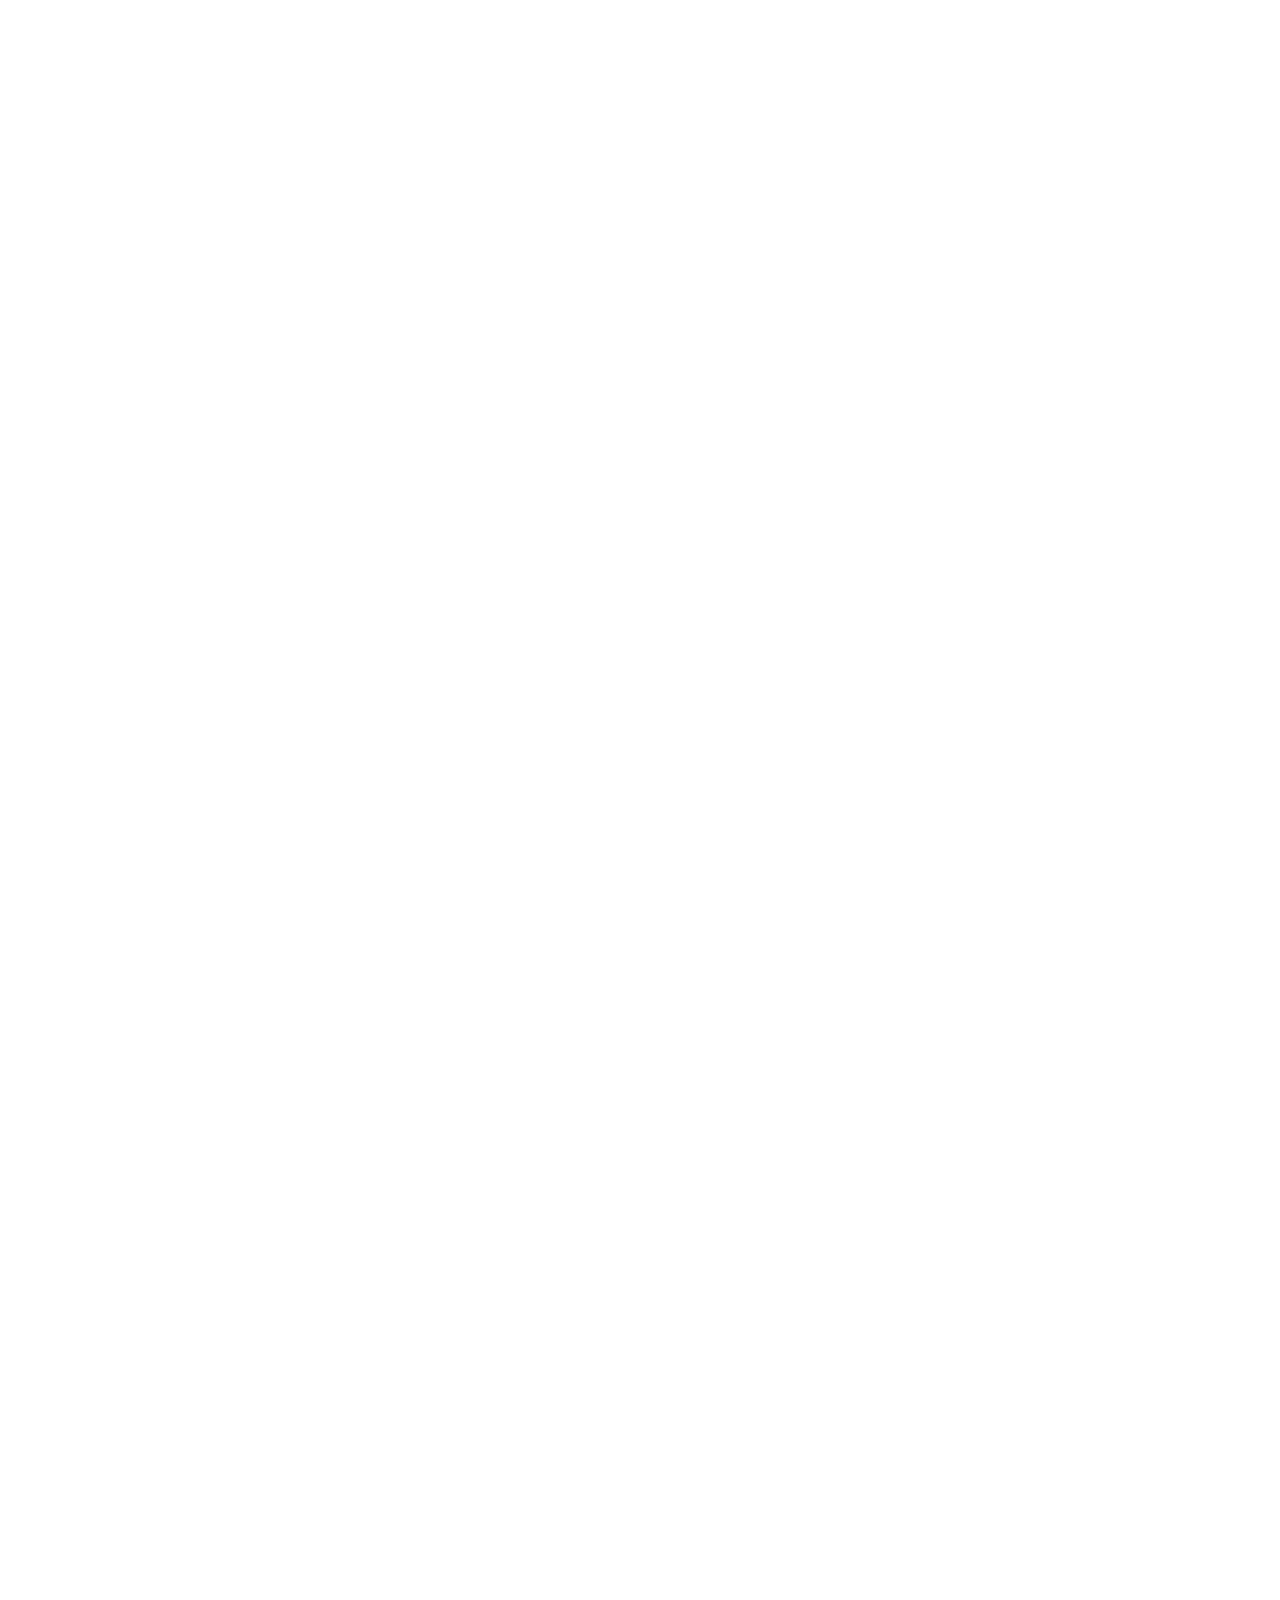
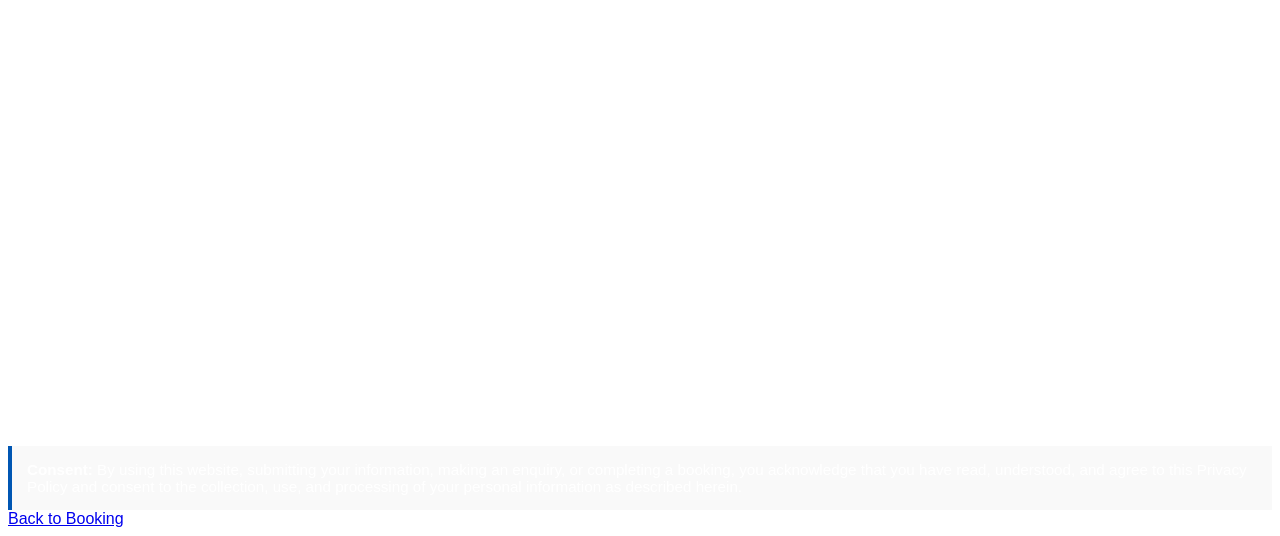
==== privacy.html @ cbb487f6 "Add Privacy Policy page for Banagar Associates This file contains the Privacy Policy for Banagar Ass" ====
<!DOCTYPE html>
<html lang="en">
<head>
    <meta charset="UTF-8">
    <meta name="viewport" content="width=device-width, initial-scale=1.0">
    <title>Privacy Policy - Banagar Associates</title>
    <link rel="stylesheet" href="css/style.css">
    <link rel="stylesheet" href="css/terms.css">
</head>
  <style>
     <style>
        :root {
            --bg-deep-base: #0a0c10;
            --bg-card-dark: #0d121c;
            --bg-surface-hover: #121926;
            --primary-blue: #3b82f6;
            --accent-gold: #cfa861;
            --text-slate-muted: #8e99a8;
        }

        body {
            font-family: 'Poppins', sans-serif;
            background-color: var(--bg-deep-base);
            color: #ffffff;
            overflow-x: hidden;
        }

        .font-serif { font-family: 'Playfair Display', serif; }
        .text-gold { color: var(--accent-gold); }
        .fs-7 { font-size: 0.82rem !important; }
        .fs-8 { font-size: 0.72rem !important; }

        /* Navbar active pill overrides */
        .navbar { background-color: #0b0e14 !important; border-bottom: 1px solid rgba(255,255,255,0.03); }
        .brand-logo-frame { height: 42px; display: flex; align-items: center; }
        .brand-logo-frame img { height: 100%; width: auto; }
        .nav-link { font-size: 0.8rem; font-weight: 500; letter-spacing: 0.1em; color: rgba(255,255,255,0.7) !important; }

        /* 5-Stage Stepper Track UI */
        .stepper-track-wrapper {
            display: flex;
            align-items: center;
            justify-content: center;
            flex-wrap: wrap;
            gap: 10px;
        }
        .step-node {
            display: flex;
            align-items: center;
            gap: 8px;
            color: #4a5568;
            font-size: 0.78rem;
            letter-spacing: 0.05em;
            transition: color 0.3s ease;
        }
        .step-bubble {
            width: 28px;
            height: 28px;
            border-radius: 50%;
            border: 1px solid #4a5568;
            display: flex;
            align-items: center;
            justify-content: center;
            font-size: 0.75rem;
            transition: all 0.3s ease;
        }
        .step-line {
            width: 40px;
            height: 1px;
            background-color: rgba(255, 255, 255, 0.1);
        }
        
        /* Active state classes for stepper */
        .step-node.active-step { color: #ffffff; }

        .step-node.active-step .step-bubble {
            border-color: var(--primary-blue);
            background-color: transparent;
            box-shadow: 0 0 12px rgba(59, 130, 246, 0.4);
            color: #ffffff;
        }
        .step-node.completed-step { color: var(--accent-gold); }

        .step-node.completed-step .step-bubble {
            border-color: var(--accent-gold);
            background-color: rgba(207, 168, 97, 0.1);
            color: var(--accent-gold);
        }

        /* Interactive Booking Cards System (Step 1) */
        .booking-venue-card {
            background-color: var(--bg-card-dark) !important;
            border: 1px solid rgba(255, 255, 255, 0.04) !important;
            cursor: pointer;
            transition: all 0.3s cubic-bezier(0.16, 1, 0.3, 1);
        }
        .booking-venue-card .img-frame { height: 160px; 
            overflow: hidden; 
        }

        .booking-venue-card .img-frame img { 
            width: 100%; 
            height: 100%; 
            object-fit: cover; 
        }

        .booking-venue-card:hover {
            background-color: var(--bg-surface-hover) !important;
            border-color: rgba(255, 255, 255, 0.1) !important;
            transform: translateY(-4px);
        }
        /* Selection Highlight state matching blueprint screenshot */
        .booking-venue-card.selected-venue {
            border-color: var(--primary-blue) !important;
            box-shadow: 0 0 20px rgba(59, 130, 246, 0.25);
            background-color: #0e1624 !important;
        }

        /* Minimal form entries */
        .form-input-line {
            width: 100%;
            background: transparent;
            border: none;
            border-bottom: 1px solid rgba(255,255,255,0.15);
            padding: 10px 0;
            color: #fff;
            font-size: 0.9rem;
            outline: none;
            transition: border-color 0.2s ease;
        }
        .form-input-line:focus { border-color: var(--primary-blue); }
        .form-label-caps { font-size: 0.68rem; 
            letter-spacing: 0.1em; 
            color: #4a5568; 
            text-transform: uppercase; 
        }
        .color-dark-cal { color-scheme: dark; }

        /* Receipt Box Styles */
        .receipt-card {
            background-color: #0d121c;
            border: 1px dashed rgba(255, 255, 255, 0.15);
            border-radius: 4px;
        }

        /* Print Media Engine Rules */
        @media print {
            body { background: #fff !important; color: #000 !important; }
            .navbar, .footer-section, .btn, .stepper-track-wrapper, .floating-actions, .no-print { display: none !important; }
            .receipt-card { border: 1px solid #000; padding: 20px !important; background: #fff !important; color: #000 !important; }
            .receipt-card * { color: #000 !important; }
        }

        @media (max-width: 991.98px) {
            /* Adjusts the 5-Stage track layout scale down slightly */
            .stepper-track-wrapper {
                gap: 8px !important;
            }

            .step-node {
                font-size: 0.72rem !important;
                gap: 6px !important;
            }

            .step-bubble {
                width: 24px !important;
                height: 24px !important;
                font-size: 0.7rem !important;
            }

            .step-line {
                width: 25px !important; /* Shortens lines to fit tablets horizontally */
            }
        }

        /* 2. SMARTPHONES / PORTRAIT MOBILE VIEWS (Max-width: 767.98px) */
        @media (max-width: 767.98px) {
            /* Compresses the tracking header to keep it entirely on one line if possible */
            .stepper-track-wrapper {
                gap: 4px !important;
                padding: 10px 0 !important;
            }

            /* Hides the text labels on small phones to keep the UI perfectly clean, showing just numbers */
            .step-node span {
                display: none !important;
            }

            .step-line {
                width: 30px !important;
                margin: 0 2px !important;
            }

            /* Adjusts venue cards grid spacing for single-file stacking */
            .booking-venue-card {
                max-width: 340px;
                margin: 0 auto;
                padding: 12px !important;
            }

            .booking-venue-card .img-frame {
                height: 140px; /* Slims image footprint */
            }

            /* Centers headers across stage panels */
            .booking-stage-panel h3 {
                font-size: 1.15rem !important;
                margin-bottom: 30px !important;
            }

            /* Form Layout adjustments */
            .booking-stage-panel .p-4.p-xl-5 {
                padding: 24px 20px !important;
            }

            /* Final Printable Confirmation Receipt Component */
            .receipt-card {
                padding: 20px 15px !important;
            }

            .receipt-card h3 {
                font-size: 1.1rem !important;
            }

            .receipt-card .row.g-4 {
                row-gap: 15px !important;
            }

            /* Persistent Bottom Navigation Button Tray spacing fixes */
            #booking-navigation-tray .col-md-7 {
                display: flex;
                width: 100%;
                padding: 0 15px;
                gap: 15px;
            }

            #booking-navigation-tray .btn {
                flex: 1; /* Makes buttons equal width for easy thumb-tapping */
                padding-top: 12px !important;
                padding-bottom: 12px !important;
                font-size: 0.75rem !important;
                letter-spacing: 0.05em !important;
            }
        }

        /* 3. EXTRA SMALL SMARTPHONES (Max-width: 360px) */
        @media (max-width: 360px) {
            /* Shortens lines even further so the 5 bubbles remain perfectly aligned without wrapping */
            .step-line {
                width: 18px !important;
            }
            
            .step-bubble {
                width: 22px !important;
                height: 22px !important;
                font-size: 0.65rem !important;
            }
        }
    </style>
  </style>
<body>

    <main class="legal-container">
        <header class="legal-header">
            <h1>Privacy Policy</h1>
            <p class="effective-date">Effective Date: July 14, 2026</p>
        </header>

        <section class="legal-content">
            <p>Welcome to Banagar Associates. We value your privacy and are committed to protecting your personal information. This Privacy Policy explains how we collect, use, disclose, and safeguard your information when you visit our website and use our online booking services.</p>
            <p>By accessing or using our website, you agree to the practices described in this Privacy Policy.</p>

            <h2>1. Information We Collect</h2>
            <p>When you use our website, make an enquiry, or book our marriage hall or lawns, we may collect the following information:</p>
            <h3>Personal Information</h3>
            <ul>
                <li>Full Name</li>
                <li>Mobile Number</li>
                <li>Email Address</li>
                <li>Residential Address</li>
                <li>City and State</li>
                <li>Event Details (Event Type, Event Date, Number of Guests, Special Requirements)</li>
                <li>Government ID details (only if required for booking verification)</li>
            </ul>
            <h3>Payment Information</h3>
            <p>When you make a payment through our website, your payment is securely processed by our trusted third-party payment gateway providers.</p>
            <p>We do not store your complete debit card, credit card, UPI PIN, net banking credentials, or CVV information on our servers.</p>
            <h3>Technical Information</h3>
            <p>We may automatically collect: IP Address, Browser Type, Device Information, Operating System, Website Usage Data, Cookies and Similar Technologies.</p>

            <h2>2. How We Use Your Information</h2>
            <p>Your information is collected to:</p>
            <ul>
                <li>Process hall and lawn bookings</li>
                <li>Confirm reservations</li>
                <li>Generate invoices and payment receipts</li>
                <li>Contact you regarding your booking</li>
                <li>Provide customer support</li>
                <li>Respond to enquiries</li>
                <li>Improve our services and website performance</li>
                <li>Prevent fraud and unauthorized activities</li>
                <li>Comply with applicable legal obligations</li>
            </ul>

            <h2>3. Online Payments</h2>
            <p>Our website supports secure online payments through trusted payment gateway providers. Payment transactions are encrypted using industry-standard security protocols. We do not collect or store your complete financial information. Payment details are handled directly by the payment gateway in accordance with their privacy and security policies.</p>

            <h2>4. Cookies</h2>
            <p>Our website may use cookies to improve website functionality, remember user preferences, analyze website traffic, and enhance user experience. You may disable cookies through your browser settings; however, certain features of the website may not function properly.</p>

            <h2>5. Sharing of Information</h2>
            <p>We do not sell, rent, or trade your personal information. Your information may be shared only with payment gateway providers for payment processing, government authorities when required by law, technology partners who help operate our website, and legal authorities for fraud prevention or legal compliance. All third parties are required to maintain the confidentiality of your information.</p>

            <h2>6. Data Security</h2>
            <p>We implement appropriate administrative, technical, and physical security measures to protect your personal information from unauthorized access, disclosure, alteration, or destruction. While we strive to use commercially acceptable means to protect your data, no method of transmission over the Internet or electronic storage is completely secure.</p>

            <h2>7. Data Retention</h2>
            <p>We retain your personal information only for as long as necessary to complete your booking, maintain transaction records, meet legal, accounting, and regulatory requirements, and resolve disputes and enforce our policies.</p>

            <h2>8. Your Rights</h2>
            <p>Subject to applicable laws, you may have the right to access your personal information, request correction of inaccurate information, request deletion of your personal information where legally permissible, withdraw consent where applicable, or request information regarding how your data is processed. To exercise these rights, please contact us using the details below.</p>

            <h2>9. Third-Party Links</h2>
            <p>Our website may contain links to third-party websites. We are not responsible for the privacy practices or content of those websites. We encourage users to review their privacy policies before providing any personal information.</p>

            <h2>10. Children’s Privacy</h2>
            <p>Our website is not intended for individuals under the age of 18. We do not knowingly collect personal information from children.</p>

            <h2>11. Changes to This Privacy Policy</h2>
            <p>We may update this Privacy Policy from time to time to reflect changes in our services, legal requirements, or business practices. Any updates will be posted on this page with the revised effective date.</p>

            <h2>12. Contact Us</h2>
            <p>If you have any questions regarding this Privacy Policy or the handling of your personal information, please contact us.</p>
            <p><strong>Banagar Associates</strong><br>
            Phone: +91 9148020911<br>
            Email: admin@banagar.com</p>

            <div class="consent-box" style="margin-top: 30px; padding: 15px; background: #f9f9f9; border-left: 4px solid #0056b3; font-size: 0.95rem;">
                <strong>Consent:</strong> By using this website, submitting your information, making an enquiry, or completing a booking, you acknowledge that you have read, understood, and agree to this Privacy Policy and consent to the collection, use, and processing of your personal information as described herein.
            </div>
        </section>

        <footer class="legal-footer">
            <a href="booking.html" class="btn-back">Back to Booking</a>
        </footer>
    </main>

</body>
</html>
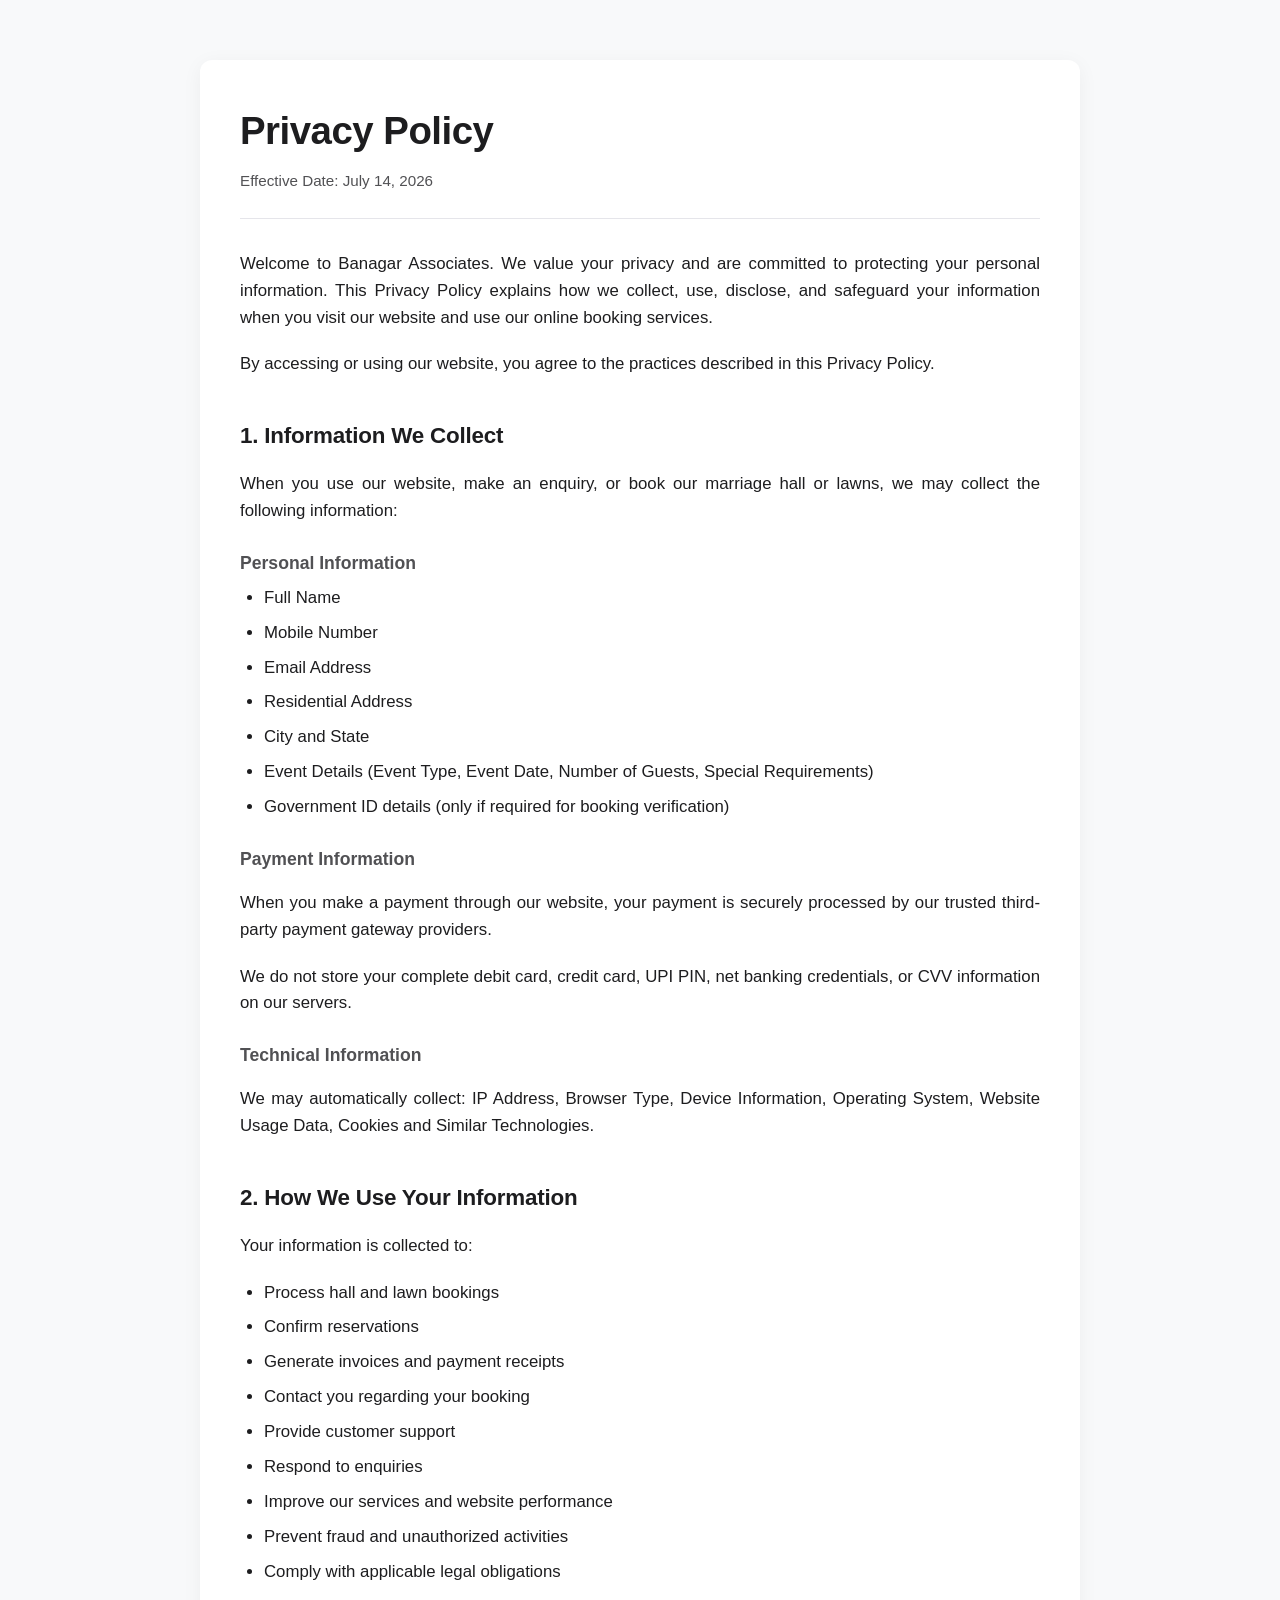
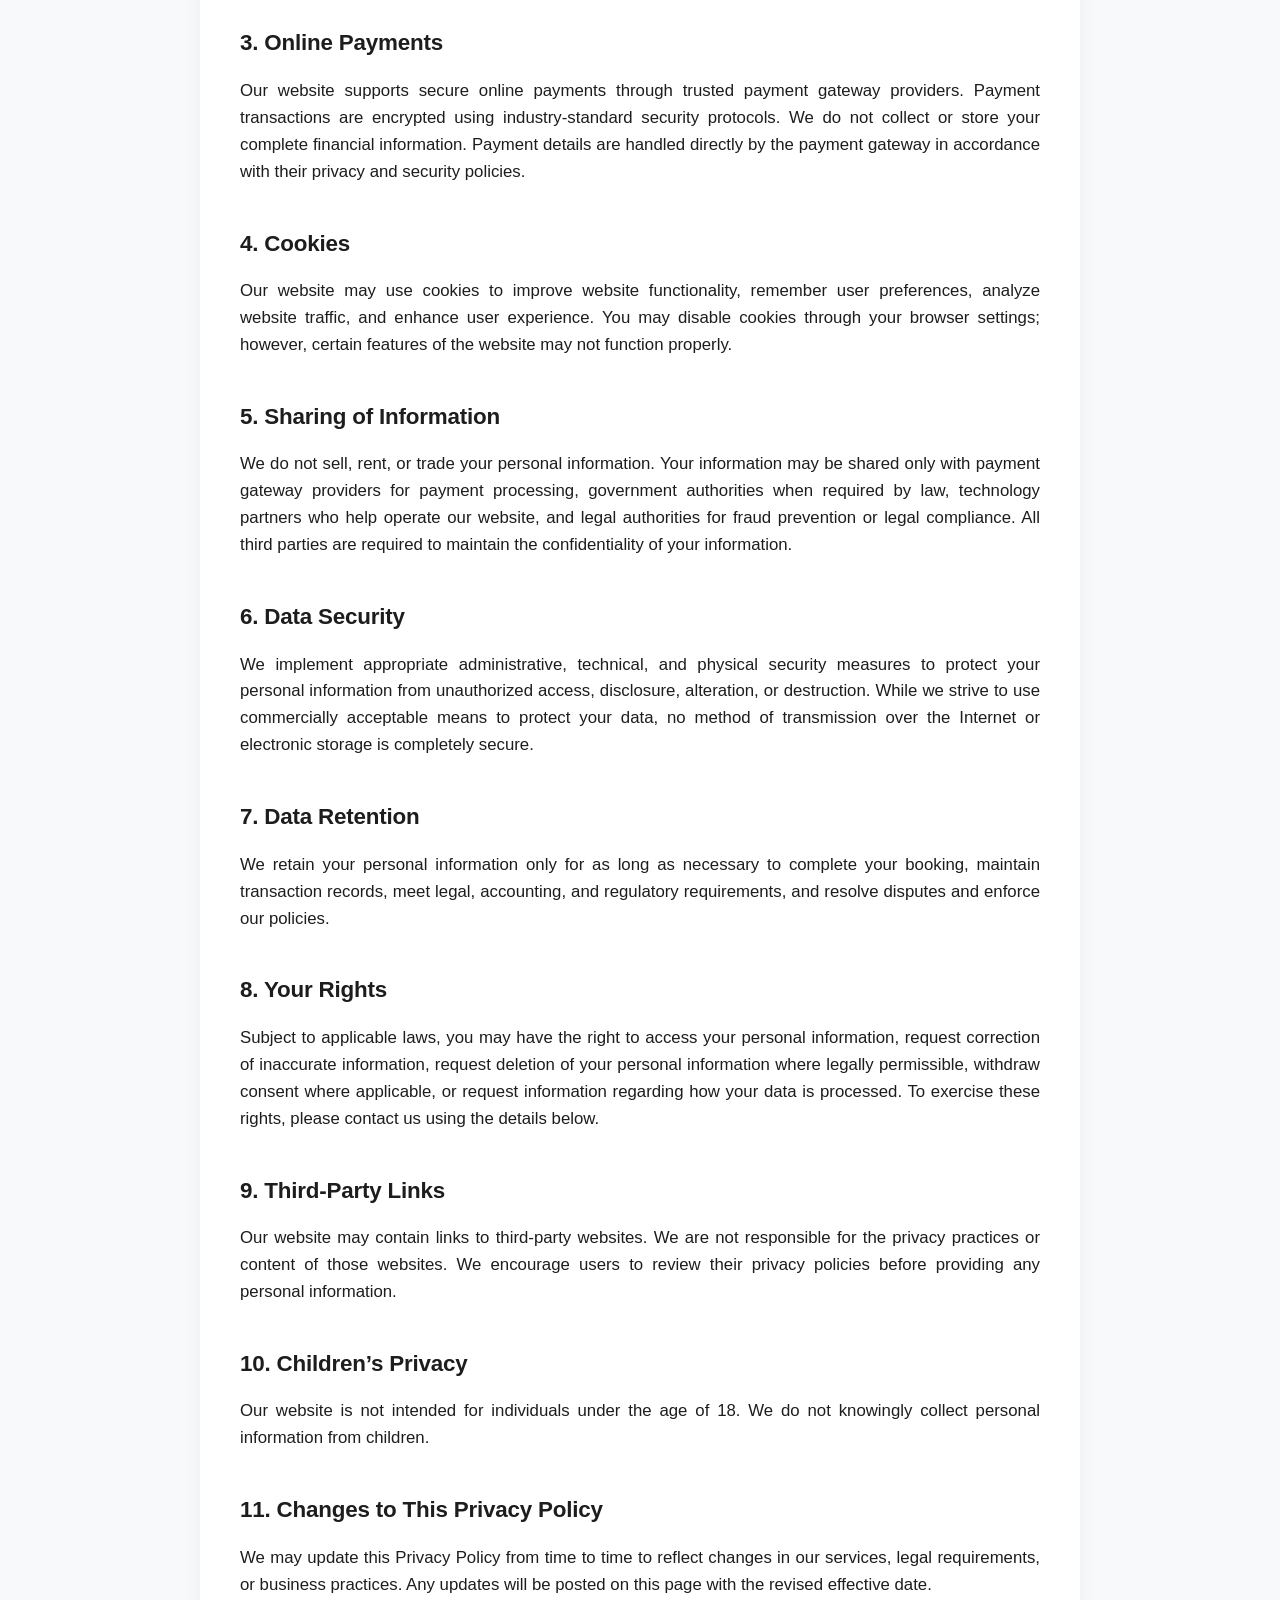
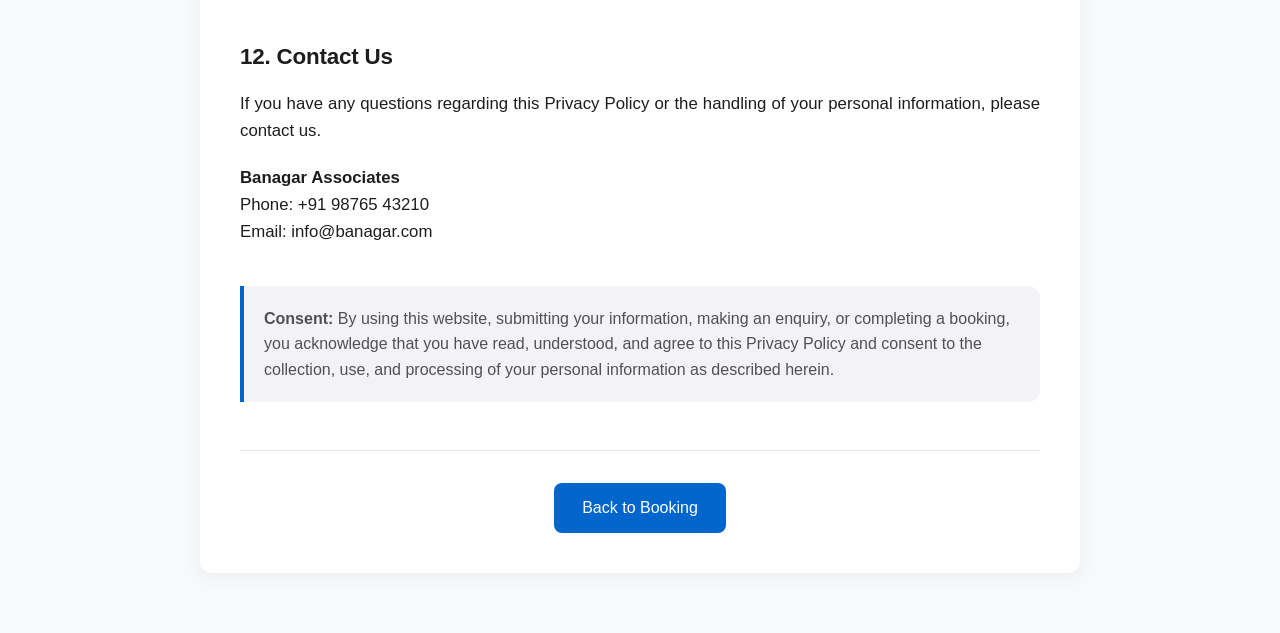
==== commit 002ac153: "Refactor privacy.html with updated styles and contact info Updated styling and content in the privac" ====
--- a/privacy.html
+++ b/privacy.html
@@ -4,260 +4,161 @@
     <meta charset="UTF-8">
     <meta name="viewport" content="width=device-width, initial-scale=1.0">
     <title>Privacy Policy - Banagar Associates</title>
-    <link rel="stylesheet" href="css/style.css">
-    <link rel="stylesheet" href="css/terms.css">
+    
+    <!-- Premium Apple-Style Legal Typography Stylesheet -->
+    <style>
+        :root {
+            --bg-color: #f8f9fa;
+            --card-bg: #ffffff;
+            --text-primary: #1d1d1f;
+            --text-secondary: #515154;
+            --accent-color: #0066cc;
+            --accent-hover: #004499;
+            --border-color: #e5e5ea;
+            --radius: 12px;
+        }
+
+        body {
+            margin: 0;
+            padding: 0;
+            background-color: var(--bg-color);
+            font-family: -apple-system, BlinkMacSystemFont, "Segoe UI", Roboto, Helvetica, Arial, sans-serif;
+            color: var(--text-primary);
+            -webkit-font-smoothing: antialiased;
+            line-height: 1.6;
+        }
+
+        .legal-container {
+            max-width: 800px;
+            margin: 60px auto;
+            padding: 40px;
+            background-color: var(--card-bg);
+            border-radius: var(--radius);
+            box-shadow: 0 4px 20px rgba(0, 0, 0, 0.05);
+        }
+
+        .legal-header {
+            border-bottom: 1px solid var(--border-color);
+            padding-bottom: 24px;
+            margin-bottom: 32px;
+        }
+
+        .legal-header h1 {
+            font-size: 2.4rem;
+            font-weight: 700;
+            letter-spacing: -0.5px;
+            margin: 0 0 8px 0;
+            color: var(--text-primary);
+        }
+
+        .effective-date {
+            font-size: 0.95rem;
+            color: var(--text-secondary);
+            margin: 0;
+        }
+
+        .legal-content h2 {
+            font-size: 1.4rem;
+            font-weight: 600;
+            letter-spacing: -0.2px;
+            margin-top: 40px;
+            margin-bottom: 12px;
+            color: var(--text-primary);
+        }
+
+        .legal-content h3 {
+            font-size: 1.1rem;
+            font-weight: 600;
+            margin-top: 24px;
+            margin-bottom: 8px;
+            color: var(--text-secondary);
+        }
+
+        .legal-content p {
+            font-size: 1.05rem;
+            margin-bottom: 20px;
+            color: var(--text-primary);
+            text-align: justify;
+        }
+
+        .legal-content ul {
+            margin: 0 0 24px 0;
+            padding-left: 24px;
+        }
+
+        .legal-content ul li {
+            font-size: 1.05rem;
+            margin-bottom: 8px;
+            color: var(--text-primary);
+            list-style-type: disc;
+        }
+
+        code {
+            background-color: #f2f2f7;
+            padding: 3px 6px;
+            border-radius: 6px;
+            font-family: "SF Mono", SFMono-Regular, Consolas, monospace;
+            font-size: 0.9em;
+            color: #bf4080;
+        }
+
+        .consent-box {
+            margin-top: 40px;
+            padding: 20px;
+            background-color: #f2f2f7;
+            border-left: 4px solid var(--accent-color);
+            border-radius: 0 var(--radius) var(--radius) 0;
+            font-size: 1rem;
+            color: var(--text-secondary);
+        }
+
+        .legal-footer {
+            margin-top: 48px;
+            border-top: 1px solid var(--border-color);
+            padding-top: 32px;
+            text-align: center;
+        }
+
+        .btn-back {
+            display: inline-block;
+            padding: 12px 28px;
+            background-color: var(--accent-color);
+            color: #ffffff;
+            font-size: 1rem;
+            font-weight: 500;
+            text-decoration: none;
+            border-radius: 8px;
+            transition: background-color 0.2s ease, transform 0.1s ease;
+        }
+
+        .btn-back:hover {
+            background-color: var(--accent-hover);
+        }
+
+        .btn-back:active {
+            transform: scale(0.98);
+        }
+
+        @media (max-width: 768px) {
+            .legal-container {
+                margin: 20px 16px;
+                padding: 24px;
+            }
+
+            .legal-header h1 {
+                font-size: 1.8rem;
+            }
+
+            .legal-content h2 {
+                font-size: 1.25rem;
+            }
+
+            .legal-content p, .legal-content ul li {
+                font-size: 1rem;
+            }
+        }
+    </style>
 </head>
-  <style>
-     <style>
-        :root {
-            --bg-deep-base: #0a0c10;
-            --bg-card-dark: #0d121c;
-            --bg-surface-hover: #121926;
-            --primary-blue: #3b82f6;
-            --accent-gold: #cfa861;
-            --text-slate-muted: #8e99a8;
-        }
-
-        body {
-            font-family: 'Poppins', sans-serif;
-            background-color: var(--bg-deep-base);
-            color: #ffffff;
-            overflow-x: hidden;
-        }
-
-        .font-serif { font-family: 'Playfair Display', serif; }
-        .text-gold { color: var(--accent-gold); }
-        .fs-7 { font-size: 0.82rem !important; }
-        .fs-8 { font-size: 0.72rem !important; }
-
-        /* Navbar active pill overrides */
-        .navbar { background-color: #0b0e14 !important; border-bottom: 1px solid rgba(255,255,255,0.03); }
-        .brand-logo-frame { height: 42px; display: flex; align-items: center; }
-        .brand-logo-frame img { height: 100%; width: auto; }
-        .nav-link { font-size: 0.8rem; font-weight: 500; letter-spacing: 0.1em; color: rgba(255,255,255,0.7) !important; }
-
-        /* 5-Stage Stepper Track UI */
-        .stepper-track-wrapper {
-            display: flex;
-            align-items: center;
-            justify-content: center;
-            flex-wrap: wrap;
-            gap: 10px;
-        }
-        .step-node {
-            display: flex;
-            align-items: center;
-            gap: 8px;
-            color: #4a5568;
-            font-size: 0.78rem;
-            letter-spacing: 0.05em;
-            transition: color 0.3s ease;
-        }
-        .step-bubble {
-            width: 28px;
-            height: 28px;
-            border-radius: 50%;
-            border: 1px solid #4a5568;
-            display: flex;
-            align-items: center;
-            justify-content: center;
-            font-size: 0.75rem;
-            transition: all 0.3s ease;
-        }
-        .step-line {
-            width: 40px;
-            height: 1px;
-            background-color: rgba(255, 255, 255, 0.1);
-        }
-        
-        /* Active state classes for stepper */
-        .step-node.active-step { color: #ffffff; }
-
-        .step-node.active-step .step-bubble {
-            border-color: var(--primary-blue);
-            background-color: transparent;
-            box-shadow: 0 0 12px rgba(59, 130, 246, 0.4);
-            color: #ffffff;
-        }
-        .step-node.completed-step { color: var(--accent-gold); }
-
-        .step-node.completed-step .step-bubble {
-            border-color: var(--accent-gold);
-            background-color: rgba(207, 168, 97, 0.1);
-            color: var(--accent-gold);
-        }
-
-        /* Interactive Booking Cards System (Step 1) */
-        .booking-venue-card {
-            background-color: var(--bg-card-dark) !important;
-            border: 1px solid rgba(255, 255, 255, 0.04) !important;
-            cursor: pointer;
-            transition: all 0.3s cubic-bezier(0.16, 1, 0.3, 1);
-        }
-        .booking-venue-card .img-frame { height: 160px; 
-            overflow: hidden; 
-        }
-
-        .booking-venue-card .img-frame img { 
-            width: 100%; 
-            height: 100%; 
-            object-fit: cover; 
-        }
-
-        .booking-venue-card:hover {
-            background-color: var(--bg-surface-hover) !important;
-            border-color: rgba(255, 255, 255, 0.1) !important;
-            transform: translateY(-4px);
-        }
-        /* Selection Highlight state matching blueprint screenshot */
-        .booking-venue-card.selected-venue {
-            border-color: var(--primary-blue) !important;
-            box-shadow: 0 0 20px rgba(59, 130, 246, 0.25);
-            background-color: #0e1624 !important;
-        }
-
-        /* Minimal form entries */
-        .form-input-line {
-            width: 100%;
-            background: transparent;
-            border: none;
-            border-bottom: 1px solid rgba(255,255,255,0.15);
-            padding: 10px 0;
-            color: #fff;
-            font-size: 0.9rem;
-            outline: none;
-            transition: border-color 0.2s ease;
-        }
-        .form-input-line:focus { border-color: var(--primary-blue); }
-        .form-label-caps { font-size: 0.68rem; 
-            letter-spacing: 0.1em; 
-            color: #4a5568; 
-            text-transform: uppercase; 
-        }
-        .color-dark-cal { color-scheme: dark; }
-
-        /* Receipt Box Styles */
-        .receipt-card {
-            background-color: #0d121c;
-            border: 1px dashed rgba(255, 255, 255, 0.15);
-            border-radius: 4px;
-        }
-
-        /* Print Media Engine Rules */
-        @media print {
-            body { background: #fff !important; color: #000 !important; }
-            .navbar, .footer-section, .btn, .stepper-track-wrapper, .floating-actions, .no-print { display: none !important; }
-            .receipt-card { border: 1px solid #000; padding: 20px !important; background: #fff !important; color: #000 !important; }
-            .receipt-card * { color: #000 !important; }
-        }
-
-        @media (max-width: 991.98px) {
-            /* Adjusts the 5-Stage track layout scale down slightly */
-            .stepper-track-wrapper {
-                gap: 8px !important;
-            }
-
-            .step-node {
-                font-size: 0.72rem !important;
-                gap: 6px !important;
-            }
-
-            .step-bubble {
-                width: 24px !important;
-                height: 24px !important;
-                font-size: 0.7rem !important;
-            }
-
-            .step-line {
-                width: 25px !important; /* Shortens lines to fit tablets horizontally */
-            }
-        }
-
-        /* 2. SMARTPHONES / PORTRAIT MOBILE VIEWS (Max-width: 767.98px) */
-        @media (max-width: 767.98px) {
-            /* Compresses the tracking header to keep it entirely on one line if possible */
-            .stepper-track-wrapper {
-                gap: 4px !important;
-                padding: 10px 0 !important;
-            }
-
-            /* Hides the text labels on small phones to keep the UI perfectly clean, showing just numbers */
-            .step-node span {
-                display: none !important;
-            }
-
-            .step-line {
-                width: 30px !important;
-                margin: 0 2px !important;
-            }
-
-            /* Adjusts venue cards grid spacing for single-file stacking */
-            .booking-venue-card {
-                max-width: 340px;
-                margin: 0 auto;
-                padding: 12px !important;
-            }
-
-            .booking-venue-card .img-frame {
-                height: 140px; /* Slims image footprint */
-            }
-
-            /* Centers headers across stage panels */
-            .booking-stage-panel h3 {
-                font-size: 1.15rem !important;
-                margin-bottom: 30px !important;
-            }
-
-            /* Form Layout adjustments */
-            .booking-stage-panel .p-4.p-xl-5 {
-                padding: 24px 20px !important;
-            }
-
-            /* Final Printable Confirmation Receipt Component */
-            .receipt-card {
-                padding: 20px 15px !important;
-            }
-
-            .receipt-card h3 {
-                font-size: 1.1rem !important;
-            }
-
-            .receipt-card .row.g-4 {
-                row-gap: 15px !important;
-            }
-
-            /* Persistent Bottom Navigation Button Tray spacing fixes */
-            #booking-navigation-tray .col-md-7 {
-                display: flex;
-                width: 100%;
-                padding: 0 15px;
-                gap: 15px;
-            }
-
-            #booking-navigation-tray .btn {
-                flex: 1; /* Makes buttons equal width for easy thumb-tapping */
-                padding-top: 12px !important;
-                padding-bottom: 12px !important;
-                font-size: 0.75rem !important;
-                letter-spacing: 0.05em !important;
-            }
-        }
-
-        /* 3. EXTRA SMALL SMARTPHONES (Max-width: 360px) */
-        @media (max-width: 360px) {
-            /* Shortens lines even further so the 5 bubbles remain perfectly aligned without wrapping */
-            .step-line {
-                width: 18px !important;
-            }
-            
-            .step-bubble {
-                width: 22px !important;
-                height: 22px !important;
-                font-size: 0.65rem !important;
-            }
-        }
-    </style>
-  </style>
 <body>
 
     <main class="legal-container">
@@ -272,6 +173,7 @@
 
             <h2>1. Information We Collect</h2>
             <p>When you use our website, make an enquiry, or book our marriage hall or lawns, we may collect the following information:</p>
+            
             <h3>Personal Information</h3>
             <ul>
                 <li>Full Name</li>
@@ -282,9 +184,11 @@
                 <li>Event Details (Event Type, Event Date, Number of Guests, Special Requirements)</li>
                 <li>Government ID details (only if required for booking verification)</li>
             </ul>
+
             <h3>Payment Information</h3>
             <p>When you make a payment through our website, your payment is securely processed by our trusted third-party payment gateway providers.</p>
             <p>We do not store your complete debit card, credit card, UPI PIN, net banking credentials, or CVV information on our servers.</p>
+
             <h3>Technical Information</h3>
             <p>We may automatically collect: IP Address, Browser Type, Device Information, Operating System, Website Usage Data, Cookies and Similar Technologies.</p>
 
@@ -331,16 +235,18 @@
 
             <h2>12. Contact Us</h2>
             <p>If you have any questions regarding this Privacy Policy or the handling of your personal information, please contact us.</p>
+            
             <p><strong>Banagar Associates</strong><br>
-            Phone: +91 9148020911<br>
-            Email: admin@banagar.com</p>
-
-            <div class="consent-box" style="margin-top: 30px; padding: 15px; background: #f9f9f9; border-left: 4px solid #0056b3; font-size: 0.95rem;">
+            Phone: +91 98765 43210<br>
+            Email: info@banagar.com</p>
+
+            <div class="consent-box">
                 <strong>Consent:</strong> By using this website, submitting your information, making an enquiry, or completing a booking, you acknowledge that you have read, understood, and agree to this Privacy Policy and consent to the collection, use, and processing of your personal information as described herein.
             </div>
         </section>
 
         <footer class="legal-footer">
+            <!-- Back to booking link targeted to the root file structure -->
             <a href="booking.html" class="btn-back">Back to Booking</a>
         </footer>
     </main>
